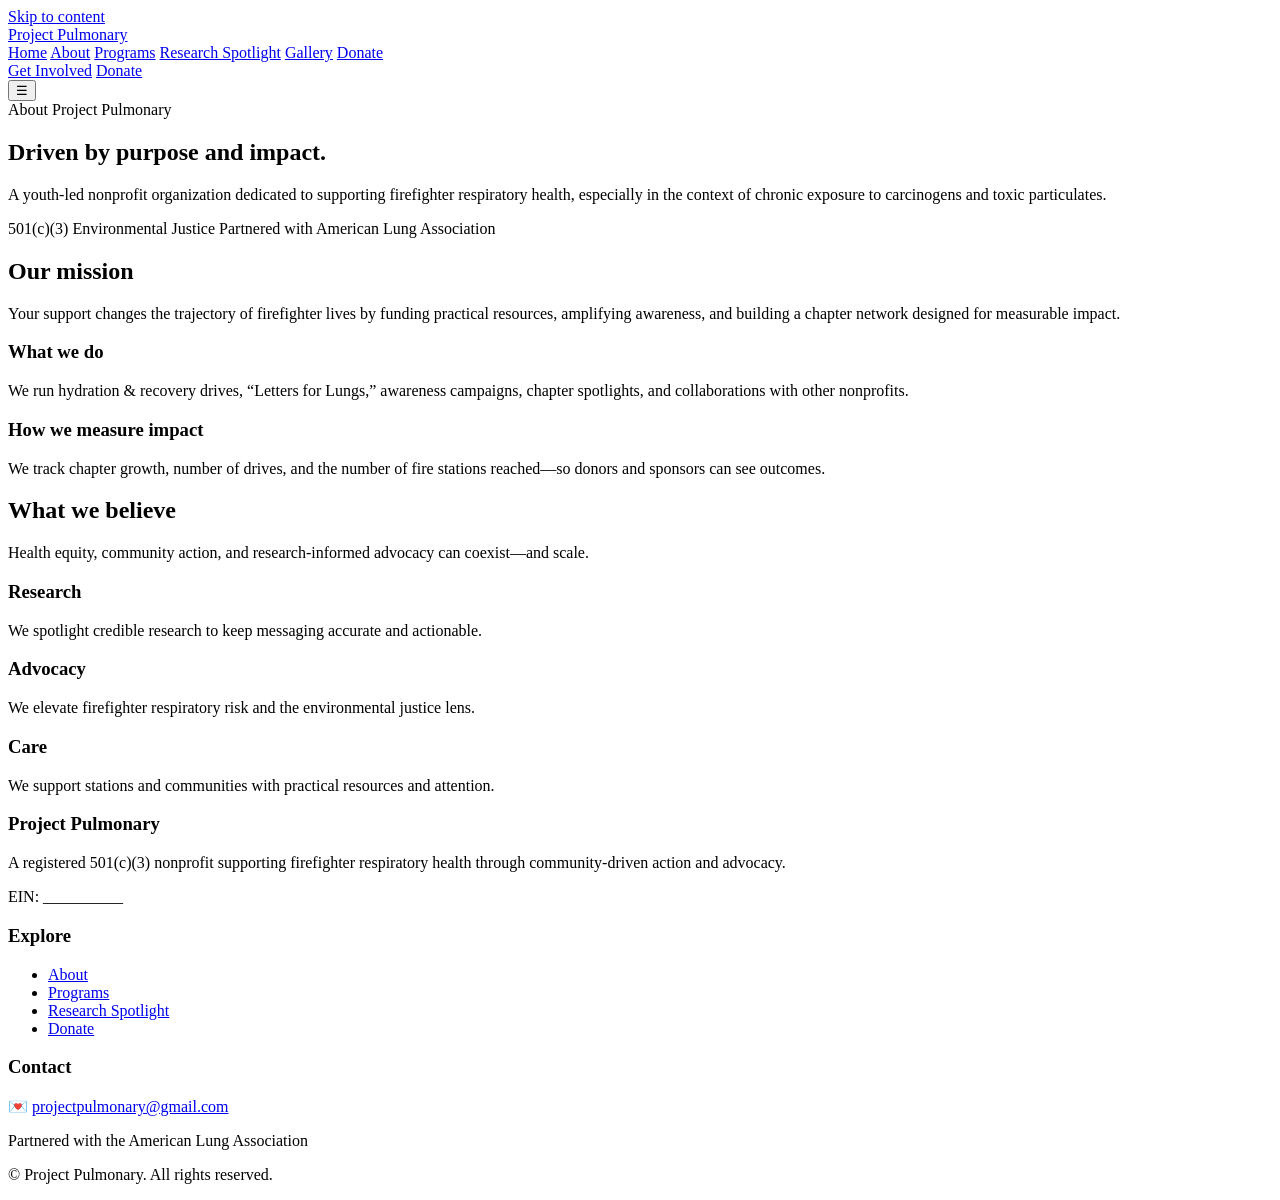
==== about.html @ d79fcd3c "Add files via upload" ====
<!doctype html>
<html lang="en">

<head>
  <meta charset="utf-8" />
  <meta name="viewport" content="width=device-width, initial-scale=1" />
  <meta name="robots" content="index,follow" />
  <meta name="theme-color" content="#3C2F7F" />
  <title>About | Project Pulmonary</title>
  <meta name="description" content="Learn about Project Pulmonary, a youth-led 501(c)(3) partnered with the American Lung Association to support firefighter lung health." />
  <link rel="canonical" href="YOUR_SITE_URL/about.html" />

  <meta property="og:title" content="About | Project Pulmonary" />
  <meta property="og:description" content="Learn about Project Pulmonary, a youth-led 501(c)(3) partnered with the American Lung Association to support firefighter lung health." />
  <meta property="og:type" content="website" />
  <meta property="og:url" content="YOUR_SITE_URL/about.html" />
  <meta property="og:image" content="YOUR_SITE_URL/assets/img/og-image.jpg" />
  <meta name="twitter:card" content="summary_large_image" />

  <link rel="stylesheet" href="assets/css/styles.css" />

  <script type="application/ld+json">{"@context": "https://schema.org", "@type": "NonprofitOrganization", "name": "Project Pulmonary", "url": "YOUR_SITE_URL/", "description": "A 501(c)(3) nonprofit supporting firefighter respiratory health through community-driven action and advocacy.", "areaServed": "US", "nonprofitStatus": "https://schema.org/Nonprofit501c3", "email": "projectpulmonary@gmail.com", "memberOf": {"@type": "Organization", "name": "American Lung Association"}}</script>
  <script type="application/ld+json">{"@context": "https://schema.org", "@type": "WebSite", "name": "Project Pulmonary", "url": "YOUR_SITE_URL/", "inLanguage": "en-US"}</script>
</head>

<body>
<a class="skip" href="#main">Skip to content</a>

<header>
  <div class="container">
    <nav class="nav" aria-label="Primary">
      <a class="brand" href="index.html">
        <span class="logo" aria-hidden="true"></span>
        <span>Project Pulmonary</span>
      </a>

      <div class="navlinks" aria-label="Primary links">
        <a href="index.html">Home</a>
        <a href="about.html" aria-current="page">About</a>
        <a href="programs.html">Programs</a>
        <a href="research.html">Research Spotlight</a>
        <a href="gallery.html">Gallery</a>
        <a href="donate.html">Donate</a>
      </div>

      <div class="ctas" aria-label="Calls to action">
        <a class="btn ghost" href="programs.html#start">Get Involved</a>
        <a class="btn primary" href="donate.html">Donate</a>
      </div>

      <button class="menu-btn" type="button" data-menu-btn aria-label="Open menu" aria-expanded="false">☰</button>
    </nav>

    <div class="mobile-panel" data-mobile-panel hidden>
      <div class="navlinks">
        <a href="index.html">Home</a>
        <a href="about.html" aria-current="page">About</a>
        <a href="programs.html">Programs</a>
        <a href="research.html">Research Spotlight</a>
        <a href="gallery.html">Gallery</a>
        <a href="donate.html">Donate</a>
      </div>
      <div class="ctas">
        <a class="btn ghost" href="programs.html#start">Get Involved</a>
        <a class="btn primary" href="donate.html">Donate</a>
      </div>
    </div>
  </div>
</header>

<main id="main">

<section class="hero">
  <div class="container">
    <div class="panel">
      <span class="kicker"><span class="dot" aria-hidden="true"></span> About Project Pulmonary</span>
      <h1>Driven by purpose and impact.</h1>
      <p class="lede">
        A youth-led nonprofit organization dedicated to supporting firefighter respiratory health,
        especially in the context of chronic exposure to carcinogens and toxic particulates.
      </p>
      <div class="badges">
        <span class="badge">501(c)(3)</span>
        <span class="badge">Environmental Justice</span>
        <span class="badge">Partnered with American Lung Association</span>
      </div>
    </div>
  </div>
</section>

<section aria-label="Mission and model">
  <div class="container">
    <div class="section-title">
      <h2>Our mission</h2>
      <p>
        Your support changes the trajectory of firefighter lives by funding practical resources, amplifying awareness,
        and building a chapter network designed for measurable impact.
      </p>
    </div>

    <div class="grid-2">
      <div class="card">
        <h3>What we do</h3>
        <p>
          We run hydration & recovery drives, “Letters for Lungs,” awareness campaigns, chapter spotlights,
          and collaborations with other nonprofits.
        </p>
      </div>
      <div class="card">
        <h3>How we measure impact</h3>
        <p>
          We track chapter growth, number of drives, and the number of fire stations reached—so donors and sponsors can see outcomes.
        </p>
      </div>
    </div>
  </div>
</section>

<section aria-label="Values">
  <div class="container">
    <div class="section-title">
      <h2>What we believe</h2>
      <p>Health equity, community action, and research-informed advocacy can coexist—and scale.</p>
    </div>

    <div class="pillars">
      <div class="pillar"><h3>Research</h3><p>We spotlight credible research to keep messaging accurate and actionable.</p></div>
      <div class="pillar"><h3>Advocacy</h3><p>We elevate firefighter respiratory risk and the environmental justice lens.</p></div>
      <div class="pillar"><h3>Care</h3><p>We support stations and communities with practical resources and attention.</p></div>
    </div>
  </div>
</section>

</main>

<footer>
  <div class="container">
    <div class="footer-grid">
      <div>
        <h3>Project Pulmonary</h3>
        <p>
          A registered 501(c)(3) nonprofit supporting firefighter respiratory health through community-driven action and advocacy.
        </p>
        <p class="note">EIN: __________</p>
      </div>
      <div>
        <h3>Explore</h3>
        <ul>
          <li><a href="about.html">About</a></li>
          <li><a href="programs.html">Programs</a></li>
          <li><a href="research.html">Research Spotlight</a></li>
          <li><a href="donate.html">Donate</a></li>
        </ul>
      </div>
      <div>
        <h3>Contact</h3>
        <p>💌 <a href="mailto:projectpulmonary@gmail.com">projectpulmonary@gmail.com</a></p>
        <p class="note">Partnered with the American Lung Association</p>
      </div>
    </div>
    <p class="note">© <span id="y"></span> Project Pulmonary. All rights reserved.</p>
  </div>
</footer>
<script src="assets/js/app.js" defer></script>

</body>
</html>
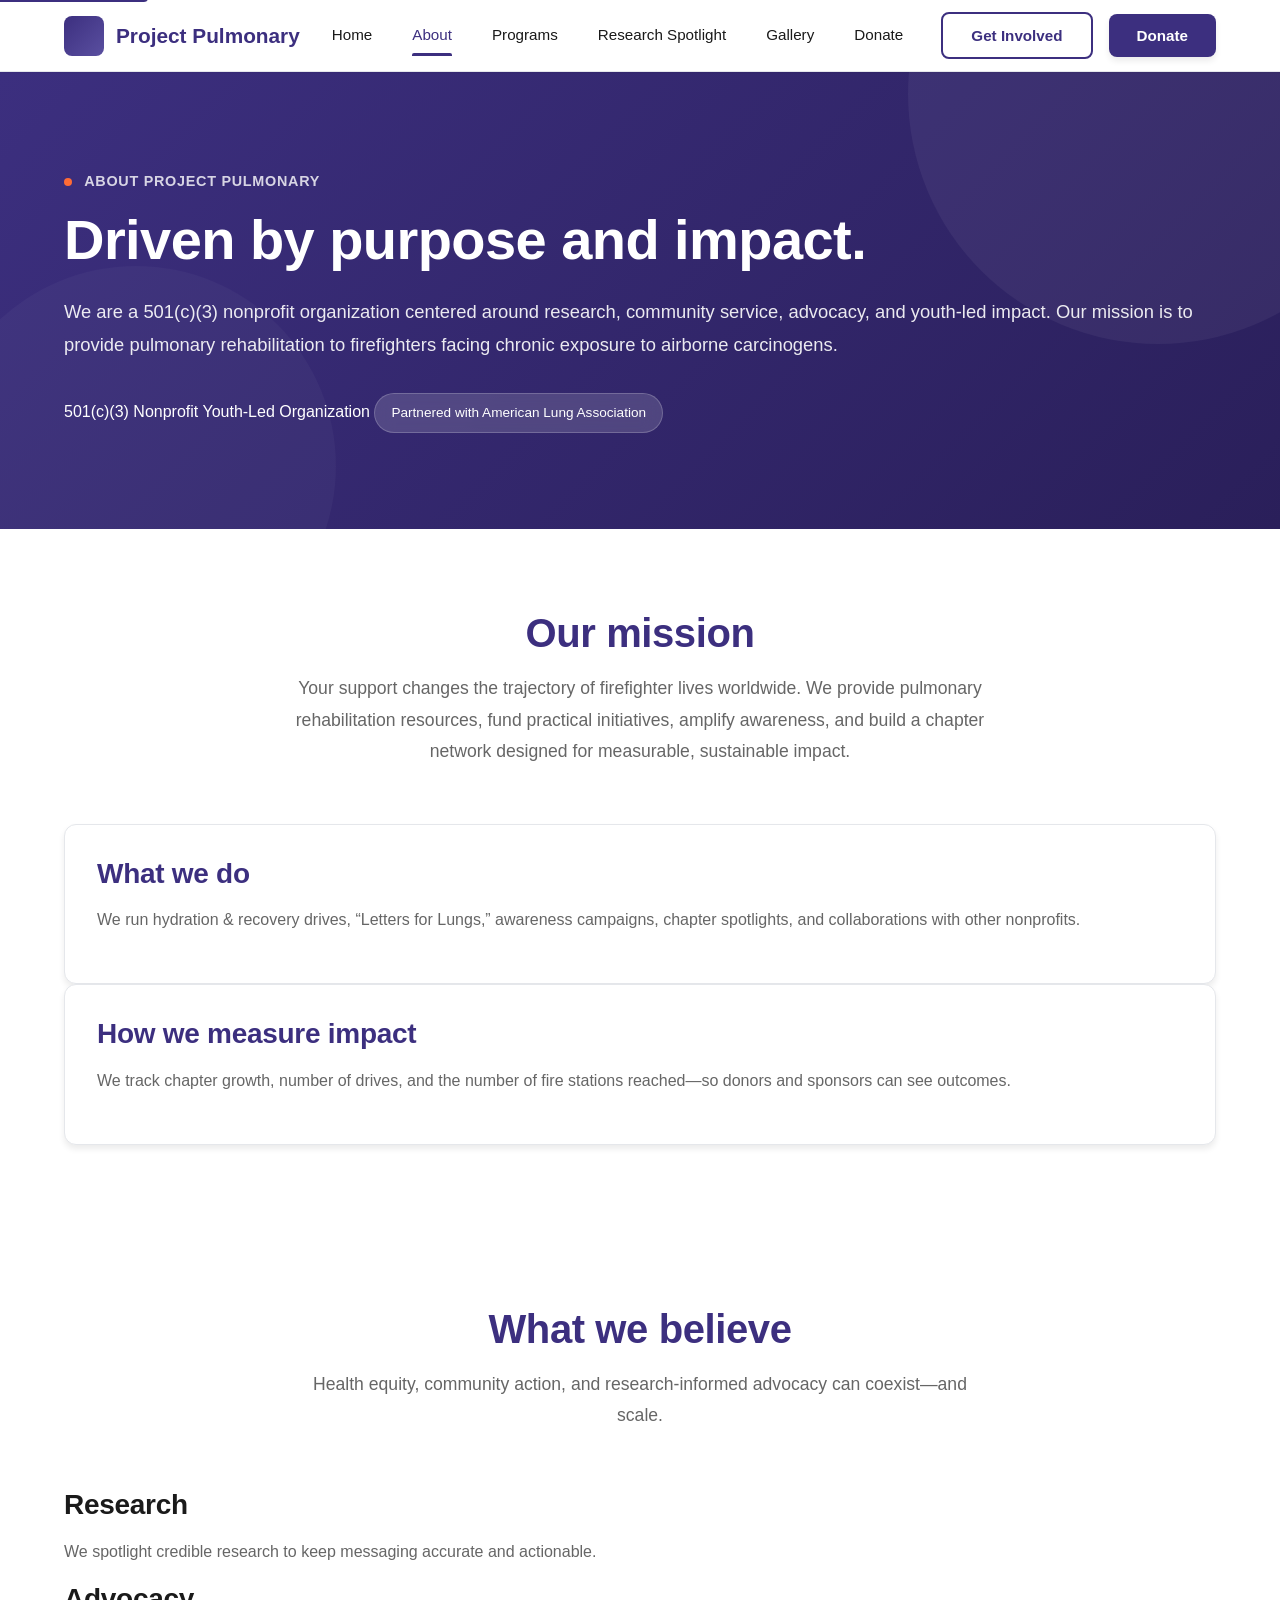
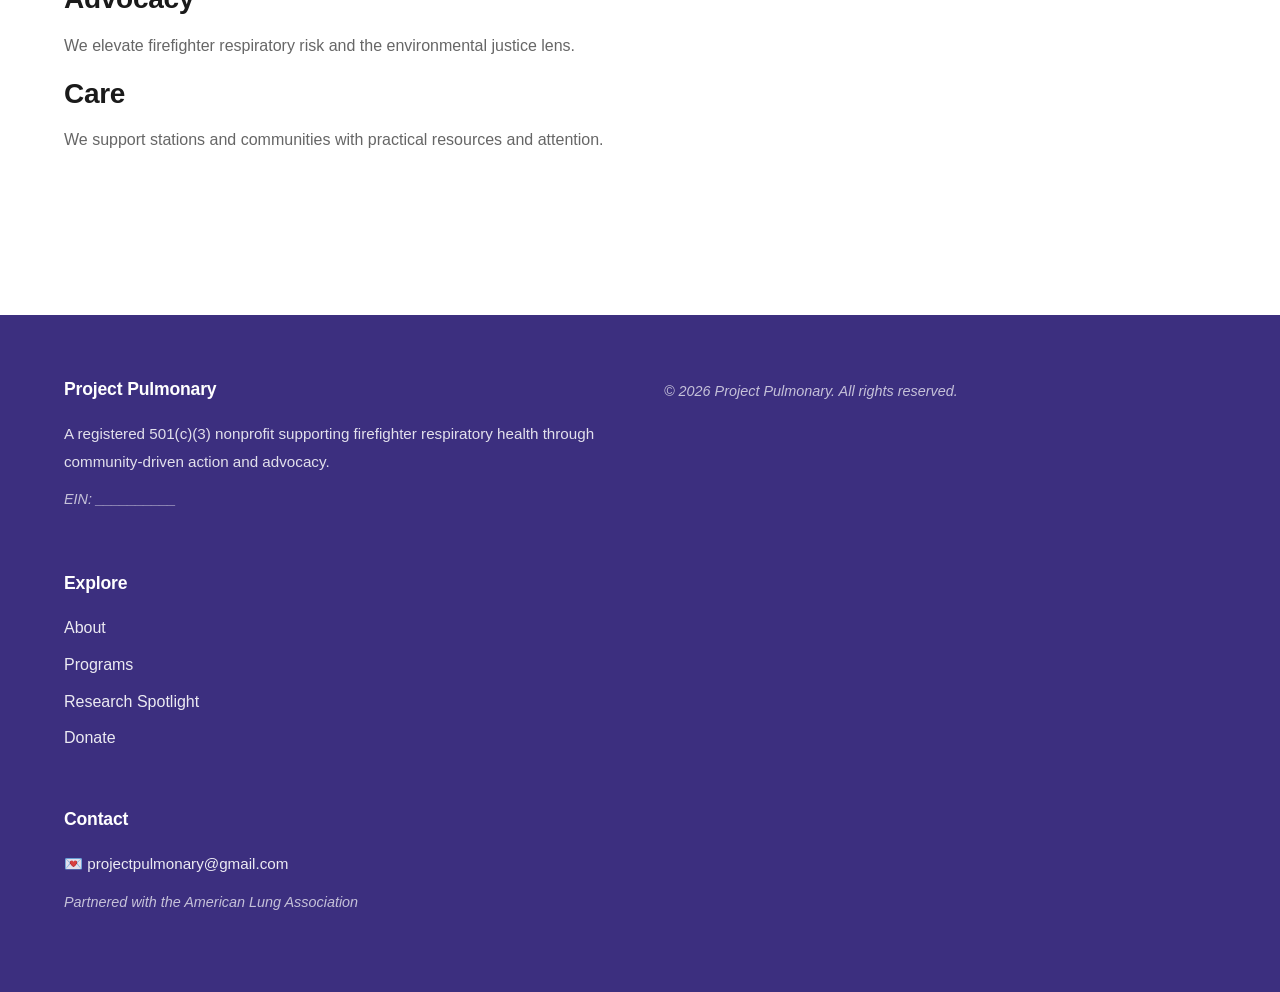
==== commit b2cc2dda: "Update content from Project Pulmonary Framer website - enhanced messaging and impact metrics" ====
--- a/about.html
+++ b/about.html
@@ -8,19 +8,19 @@
   <meta name="theme-color" content="#3C2F7F" />
   <title>About | Project Pulmonary</title>
   <meta name="description" content="Learn about Project Pulmonary, a youth-led 501(c)(3) partnered with the American Lung Association to support firefighter lung health." />
-  <link rel="canonical" href="YOUR_SITE_URL/about.html" />
+  <link rel="canonical" href="https://noranaveen.github.io/projectpdev2/about.html" />
 
   <meta property="og:title" content="About | Project Pulmonary" />
   <meta property="og:description" content="Learn about Project Pulmonary, a youth-led 501(c)(3) partnered with the American Lung Association to support firefighter lung health." />
   <meta property="og:type" content="website" />
-  <meta property="og:url" content="YOUR_SITE_URL/about.html" />
-  <meta property="og:image" content="YOUR_SITE_URL/assets/img/og-image.jpg" />
+  <meta property="og:url" content="https://noranaveen.github.io/projectpdev2/about.html" />
+  <meta property="og:image" content="https://noranaveen.github.io/projectpdev2/assets/img/og-image.jpg" />
   <meta name="twitter:card" content="summary_large_image" />
 
   <link rel="stylesheet" href="assets/css/styles.css" />
 
-  <script type="application/ld+json">{"@context": "https://schema.org", "@type": "NonprofitOrganization", "name": "Project Pulmonary", "url": "YOUR_SITE_URL/", "description": "A 501(c)(3) nonprofit supporting firefighter respiratory health through community-driven action and advocacy.", "areaServed": "US", "nonprofitStatus": "https://schema.org/Nonprofit501c3", "email": "projectpulmonary@gmail.com", "memberOf": {"@type": "Organization", "name": "American Lung Association"}}</script>
-  <script type="application/ld+json">{"@context": "https://schema.org", "@type": "WebSite", "name": "Project Pulmonary", "url": "YOUR_SITE_URL/", "inLanguage": "en-US"}</script>
+  <script type="application/ld+json">{"@context": "https://schema.org", "@type": "NonprofitOrganization", "name": "Project Pulmonary", "url": "https://noranaveen.github.io/projectpdev2/", "description": "A 501(c)(3) nonprofit supporting firefighter respiratory health through community-driven action and advocacy.", "areaServed": "US", "nonprofitStatus": "https://schema.org/Nonprofit501c3", "email": "projectpulmonary@gmail.com", "memberOf": {"@type": "Organization", "name": "American Lung Association"}}</script>
+  <script type="application/ld+json">{"@context": "https://schema.org", "@type": "WebSite", "name": "Project Pulmonary", "url": "https://noranaveen.github.io/projectpdev2/", "inLanguage": "en-US"}</script>
 </head>
 
 <body>
@@ -76,12 +76,11 @@
       <span class="kicker"><span class="dot" aria-hidden="true"></span> About Project Pulmonary</span>
       <h1>Driven by purpose and impact.</h1>
       <p class="lede">
-        A youth-led nonprofit organization dedicated to supporting firefighter respiratory health,
-        especially in the context of chronic exposure to carcinogens and toxic particulates.
+        We are a 501(c)(3) nonprofit organization centered around research, community service, advocacy, and youth-led impact. Our mission is to provide pulmonary rehabilitation to firefighters facing chronic exposure to airborne carcinogens.
       </p>
-      <div class="badges">
-        <span class="badge">501(c)(3)</span>
-        <span class="badge">Environmental Justice</span>
+      <div class=\"badges\">
+        <span class=\"badge\">501(c)(3) Nonprofit</span>
+        <span class=\"badge\">Youth-Led Organization</span>
         <span class="badge">Partnered with American Lung Association</span>
       </div>
     </div>
@@ -93,8 +92,7 @@
     <div class="section-title">
       <h2>Our mission</h2>
       <p>
-        Your support changes the trajectory of firefighter lives by funding practical resources, amplifying awareness,
-        and building a chapter network designed for measurable impact.
+        Your support changes the trajectory of firefighter lives worldwide. We provide pulmonary rehabilitation resources, fund practical initiatives, amplify awareness, and build a chapter network designed for measurable, sustainable impact.
       </p>
     </div>
 
--- a/assets/css/styles.css
+++ b/assets/css/styles.css
@@ -0,0 +1,932 @@
+/* Root Variables */
+:root {
+  --primary: #3C2F7F;
+  --primary-dark: #2a1f5a;
+  --primary-light: #5a4fa0;
+  --secondary: #FF6B35;
+  --secondary-light: #FFB703;
+  --accent: #10b981;
+  --text-dark: #1a1a1a;
+  --text-light: #666666;
+  --text-lighter: #999999;
+  --border-light: #e5e7eb;
+  --bg-light: #f9fafb;
+  --bg-lighter: #f3f4f6;
+  --white: #ffffff;
+  --shadow-sm: 0 1px 2px rgba(0, 0, 0, 0.05);
+  --shadow-md: 0 4px 6px rgba(0, 0, 0, 0.08);
+  --shadow-lg: 0 10px 15px rgba(0, 0, 0, 0.1);
+  --shadow-xl: 0 20px 25px rgba(0, 0, 0, 0.12);
+}
+
+/* Global Styles */
+* {
+  margin: 0;
+  padding: 0;
+  box-sizing: border-box;
+}
+
+html {
+  scroll-behavior: smooth;
+}
+
+body {
+  font-family: -apple-system, BlinkMacSystemFont, 'Segoe UI', Roboto, 'Helvetica Neue', Arial, sans-serif;
+  color: var(--text-dark);
+  background: var(--white);
+  line-height: 1.6;
+  -webkit-font-smoothing: antialiased;
+}
+
+/* Typography */
+h1, h2, h3, h4, h5, h6 {
+  font-weight: 700;
+  line-height: 1.2;
+  margin-bottom: 1rem;
+  color: var(--text-dark);
+  letter-spacing: -0.01em;
+}
+
+h1 {
+  font-size: 3.5rem;
+  margin-bottom: 1.5rem;
+}
+
+h2 {
+  font-size: 2.5rem;
+  margin-bottom: 1.5rem;
+}
+
+h3 {
+  font-size: 1.75rem;
+  margin-bottom: 1rem;
+}
+
+h4 {
+  font-size: 1.5rem;
+  margin-bottom: 0.75rem;
+}
+
+p {
+  margin-bottom: 1rem;
+  color: var(--text-light);
+  line-height: 1.8;
+}
+
+a {
+  color: var(--primary);
+  text-decoration: none;
+  transition: color 0.2s ease;
+}
+
+a:hover {
+  color: var(--primary-dark);
+}
+
+/* Container */
+.container {
+  max-width: 1200px;
+  margin: 0 auto;
+  padding: 0 1.5rem;
+}
+
+@media (max-width: 768px) {
+  .container {
+    padding: 0 1rem;
+  }
+}
+
+/* Skip Link */
+.skip {
+  position: absolute;
+  top: -40px;
+  left: 0;
+  background: var(--primary);
+  color: var(--white);
+  padding: 8px 16px;
+  z-index: 100;
+  border-radius: 0 0 4px 0;
+  font-weight: 600;
+}
+
+.skip:focus {
+  top: 0;
+}
+
+/* Header & Navigation */
+header {
+  background: var(--white);
+  border-bottom: 1px solid var(--border-light);
+  position: sticky;
+  top: 0;
+  z-index: 50;
+  box-shadow: var(--shadow-sm);
+}
+
+header .container {
+  display: flex;
+  align-items: center;
+  justify-content: space-between;
+  padding: 0.75rem 1.5rem;
+}
+
+.nav {
+  display: flex;
+  align-items: center;
+  gap: 2rem;
+  flex: 1;
+  width: 100%;
+}
+
+.brand {
+  display: flex;
+  align-items: center;
+  gap: 0.75rem;
+  font-size: 1.3rem;
+  font-weight: 700;
+  color: var(--primary);
+  white-space: nowrap;
+  flex-shrink: 0;
+  transition: opacity 0.2s ease;
+}
+
+.brand:hover {
+  opacity: 0.8;
+}
+
+.logo {
+  width: 40px;
+  height: 40px;
+  background: linear-gradient(135deg, var(--primary), var(--primary-light));
+  border-radius: 8px;
+  display: flex;
+  align-items: center;
+  justify-content: center;
+  color: var(--white);
+  font-weight: 800;
+  font-size: 1.2rem;
+  flex-shrink: 0;
+}
+
+.navlinks {
+  display: flex;
+  gap: 2.5rem;
+  align-items: center;
+  flex: 1;
+}
+
+.navlinks a {
+  color: var(--text-dark);
+  font-weight: 500;
+  position: relative;
+  transition: color 0.2s ease;
+  font-size: 0.95rem;
+}
+
+.navlinks a:hover,
+.navlinks a[aria-current="page"] {
+  color: var(--primary);
+}
+
+.navlinks a[aria-current="page"]::after {
+  content: '';
+  position: absolute;
+  bottom: -8px;
+  left: 0;
+  right: 0;
+  height: 3px;
+  background: var(--primary);
+  border-radius: 2px 2px 0 0;
+}
+
+.ctas {
+  display: flex;
+  gap: 1rem;
+  align-items: center;
+}
+
+.menu-btn {
+  display: none;
+  background: none;
+  border: none;
+  font-size: 1.5rem;
+  cursor: pointer;
+  color: var(--text-dark);
+  padding: 0.5rem;
+  line-height: 1;
+}
+
+.mobile-panel {
+  display: none;
+  position: absolute;
+  top: 100%;
+  left: 0;
+  right: 0;
+  background: var(--white);
+  border-bottom: 1px solid var(--border-light);
+  padding: 1rem;
+  flex-direction: column;
+  gap: 1rem;
+}
+
+/* Buttons */
+.btn {
+  display: inline-block;
+  padding: 0.875rem 1.75rem;
+  border-radius: 0.5rem;
+  font-weight: 600;
+  text-decoration: none;
+  transition: all 0.3s ease;
+  cursor: pointer;
+  border: none;
+  text-align: center;
+  font-size: 0.95rem;
+  line-height: 1;
+  white-space: nowrap;
+}
+
+.btn.primary {
+  background: var(--primary);
+  color: var(--white);
+  box-shadow: var(--shadow-md);
+}
+
+.btn.primary:hover {
+  background: var(--primary-dark);
+  box-shadow: var(--shadow-lg);
+  transform: translateY(-2px);
+}
+
+.btn.ghost {
+  background: transparent;
+  color: var(--primary);
+  border: 2px solid var(--primary);
+}
+
+.btn.ghost:hover {
+  background: var(--primary);
+  color: var(--white);
+}
+
+.btn:not(.btn.primary):not(.btn.ghost) {
+  background: transparent;
+  color: var(--primary);
+  border: none;
+  box-shadow: none;
+}
+
+.btn:not(.btn.primary):not(.btn.ghost):hover {
+  color: var(--primary-dark);
+  text-decoration: underline;
+}
+
+.btn-small {
+  padding: 0.5rem 1rem;
+  font-size: 0.85rem;
+}
+
+.btn-secondary {
+  background: var(--secondary);
+  color: var(--white);
+}
+
+.btn-secondary:hover {
+  background: #e55a2b;
+  box-shadow: var(--shadow-lg);
+}
+
+/* Main Content */
+main {
+  min-height: calc(100vh - 200px);
+}
+
+/* Section Styles */
+section {
+  padding: 5rem 1.5rem;
+}
+
+section.light {
+  background: var(--bg-light);
+}
+
+section.darker {
+  background: var(--bg-lighter);
+}
+
+section h2 {
+  margin-bottom: 0.75rem;
+}
+
+.section-title {
+  text-align: center;
+  margin-bottom: 3.5rem;
+  max-width: 700px;
+  margin-left: auto;
+  margin-right: auto;
+}
+
+.section-title h2 {
+  color: var(--primary);
+  margin-bottom: 1rem;
+}
+
+.section-title p {
+  font-size: 1.1rem;
+  color: var(--text-light);
+}
+
+/* Hero Section */
+.hero {
+  background: linear-gradient(135deg, var(--primary) 0%, var(--primary-dark) 100%);
+  color: var(--white);
+  padding: 6rem 1.5rem;
+  position: relative;
+  overflow: hidden;
+}
+
+.hero::before {
+  content: '';
+  position: absolute;
+  top: -50%;
+  right: -10%;
+  width: 500px;
+  height: 500px;
+  background: rgba(255, 255, 255, 0.05);
+  border-radius: 50%;
+  pointer-events: none;
+}
+
+.hero::after {
+  content: '';
+  position: absolute;
+  bottom: -30%;
+  left: -5%;
+  width: 400px;
+  height: 400px;
+  background: rgba(255, 255, 255, 0.03);
+  border-radius: 50%;
+  pointer-events: none;
+}
+
+.hero .container {
+  position: relative;
+  z-index: 2;
+}
+
+.hero-grid {
+  display: grid;
+  grid-template-columns: 1.2fr 1fr;
+  gap: 4rem;
+  align-items: center;
+}
+
+.hero .panel h1 {
+  color: var(--white);
+  font-size: 3.5rem;
+  margin-bottom: 1.5rem;
+  line-height: 1.1;
+}
+
+.hero .panel p {
+  color: rgba(255, 255, 255, 0.95);
+  font-size: 1.1rem;
+  margin-bottom: 2rem;
+}
+
+.lede {
+  font-size: 1.15rem !important;
+  line-height: 1.8 !important;
+  color: rgba(255, 255, 255, 0.9) !important;
+}
+
+.kicker {
+  display: inline-block;
+  font-size: 0.9rem;
+  text-transform: uppercase;
+  letter-spacing: 0.05em;
+  color: rgba(255, 255, 255, 0.8);
+  margin-bottom: 1rem;
+  font-weight: 600;
+}
+
+.dot {
+  display: inline-block;
+  width: 8px;
+  height: 8px;
+  background: var(--secondary);
+  border-radius: 50%;
+  margin-right: 0.5rem;
+  vertical-align: middle;
+}
+
+.badges {
+  display: flex;
+  flex-wrap: wrap;
+  gap: 0.75rem;
+  margin: 2rem 0;
+}
+
+.badge {
+  display: inline-block;
+  background: rgba(255, 255, 255, 0.15);
+  color: var(--white);
+  padding: 0.5rem 1rem;
+  border-radius: 2rem;
+  font-size: 0.85rem;
+  font-weight: 500;
+  backdrop-filter: blur(10px);
+  border: 1px solid rgba(255, 255, 255, 0.2);
+}
+
+.hero-actions {
+  display: flex;
+  gap: 1rem;
+  flex-wrap: wrap;
+  margin-top: 2.5rem;
+}
+
+.soft {
+  background: rgba(255, 255, 255, 0.1);
+  padding: 2rem;
+  border-radius: 0.75rem;
+  border: 1px solid rgba(255, 255, 255, 0.15);
+  backdrop-filter: blur(10px);
+}
+
+.soft h2 {
+  color: var(--white);
+}
+
+.soft p {
+  color: rgba(255, 255, 255, 0.9);
+}
+
+.list {
+  list-style: none;
+  margin: 0;
+  padding: 0;
+}
+
+.list li {
+  color: rgba(255, 255, 255, 0.9);
+  margin-bottom: 0.75rem;
+  padding-left: 1.75rem;
+  position: relative;
+  font-size: 0.95rem;
+}
+
+.list li::before {
+  content: '✓';
+  position: absolute;
+  left: 0;
+  color: var(--secondary-light);
+  font-weight: bold;
+}
+
+/* Grid */
+.grid {
+  display: grid;
+  gap: 2rem;
+  margin-top: 2rem;
+}
+
+.grid-2 {
+  grid-template-columns: repeat(auto-fit, minmax(320px, 1fr));
+}
+
+.grid-3 {
+  grid-template-columns: repeat(auto-fit, minmax(300px, 1fr));
+}
+
+.grid-4 {
+  grid-template-columns: repeat(auto-fit, minmax(260px, 1fr));
+}
+
+/* Cards */
+.card {
+  background: var(--white);
+  border-radius: 0.75rem;
+  padding: 2rem;
+  box-shadow: var(--shadow-md);
+  transition: all 0.3s ease;
+  border: 1px solid var(--border-light);
+  height: 100%;
+  display: flex;
+  flex-direction: column;
+}
+
+.card:hover {
+  box-shadow: var(--shadow-lg);
+  transform: translateY(-4px);
+  border-color: var(--primary);
+}
+
+.card h3 {
+  color: var(--primary);
+  margin-top: 0;
+}
+
+.card p {
+  flex: 1;
+}
+
+.card-icon {
+  font-size: 2.5rem;
+  width: 60px;
+  height: 60px;
+  background: linear-gradient(135deg, var(--primary), var(--primary-light));
+  border-radius: 0.75rem;
+  display: flex;
+  align-items: center;
+  justify-content: center;
+  color: var(--white);
+  margin-bottom: 1rem;
+}
+
+/* Callout */
+.callout {
+  background: linear-gradient(135deg, var(--bg-light) 0%, var(--bg-lighter) 100%);
+  padding: 3rem;
+  border-radius: 1rem;
+  border: 2px solid var(--border-light);
+  margin: 2rem 0;
+}
+
+/* Stats */
+.stat-grid {
+  display: grid;
+  grid-template-columns: repeat(auto-fit, minmax(150px, 1fr));
+  gap: 2rem;
+  margin: 2rem 0;
+  list-style: none;
+}
+
+.stat {
+  text-align: center;
+}
+
+.stat .num {
+  display: block;
+  font-size: 3rem;
+  font-weight: 800;
+  color: var(--primary);
+  margin-bottom: 0.5rem;
+}
+
+.stat .label {
+  display: block;
+  font-size: 0.95rem;
+  color: var(--text-light);
+  font-weight: 500;
+}
+
+/* Note text */
+.note {
+  color: var(--text-lighter);
+  font-size: 0.9rem;
+  font-style: italic;
+}
+
+/* Form Styles */
+.form-group {
+  margin-bottom: 1.5rem;
+}
+
+label {
+  display: block;
+  margin-bottom: 0.5rem;
+  font-weight: 600;
+  color: var(--text-dark);
+}
+
+input[type="text"],
+input[type="email"],
+input[type="tel"],
+textarea,
+select {
+  width: 100%;
+  padding: 0.875rem;
+  border: 1px solid var(--border-light);
+  border-radius: 0.5rem;
+  font-size: 1rem;
+  font-family: inherit;
+  transition: all 0.2s ease;
+  background: var(--white);
+}
+
+input[type="text"]:focus,
+input[type="email"]:focus,
+input[type="tel"]:focus,
+textarea:focus,
+select:focus {
+  outline: none;
+  border-color: var(--primary);
+  box-shadow: 0 0 0 3px rgba(60, 47, 127, 0.1);
+}
+
+textarea {
+  resize: vertical;
+  min-height: 120px;
+}
+
+/* List Styles */
+ul, ol {
+  margin-left: 2rem;
+  margin-bottom: 1rem;
+}
+
+li {
+  margin-bottom: 0.75rem;
+  color: var(--text-light);
+  line-height: 1.8;
+}
+
+/* Table */
+table {
+  width: 100%;
+  border-collapse: collapse;
+  margin: 1.5rem 0;
+  box-shadow: var(--shadow-sm);
+}
+
+th, td {
+  padding: 1rem;
+  text-align: left;
+  border-bottom: 1px solid var(--border-light);
+}
+
+th {
+  background: var(--primary);
+  color: var(--white);
+  font-weight: 700;
+}
+
+tbody tr:hover {
+  background: var(--bg-light);
+}
+
+/* Footer */
+footer {
+  background: var(--primary);
+  color: rgba(255, 255, 255, 0.9);
+  padding: 4rem 1.5rem 2rem;
+  margin-top: 4rem;
+}
+
+footer .container {
+  display: grid;
+  grid-template-columns: repeat(auto-fit, minmax(280px, 1fr));
+  gap: 3rem;
+  margin-bottom: 2rem;
+}
+
+footer h3 {
+  color: var(--white);
+  margin-bottom: 1.25rem;
+  font-size: 1.1rem;
+}
+
+footer p {
+  color: rgba(255, 255, 255, 0.85);
+  margin-bottom: 0.75rem;
+  font-size: 0.95rem;
+}
+
+footer a {
+  color: rgba(255, 255, 255, 0.9);
+  transition: color 0.2s ease;
+}
+
+footer a:hover {
+  color: var(--white);
+}
+
+footer ul {
+  list-style: none;
+  margin: 0;
+  padding: 0;
+}
+
+footer li {
+  margin-bottom: 0.5rem;
+  color: rgba(255, 255, 255, 0.85);
+}
+
+footer .note {
+  color: rgba(255, 255, 255, 0.7);
+}
+
+.footer-grid {
+  display: grid;
+  grid-template-columns: repeat(auto-fit, minmax(280px, 1fr));
+  gap: 3rem;
+}
+
+.footer-bottom {
+  border-top: 1px solid rgba(255, 255, 255, 0.15);
+  padding-top: 2rem;
+  text-align: center;
+  color: rgba(255, 255, 255, 0.7);
+  font-size: 0.9rem;
+}
+
+/* Utility Classes */
+.text-center {
+  text-align: center;
+}
+
+.text-right {
+  text-align: right;
+}
+
+.text-primary {
+  color: var(--primary);
+}
+
+.text-secondary {
+  color: var(--secondary);
+}
+
+.text-light {
+  color: var(--text-light);
+}
+
+.mt-1 { margin-top: 0.5rem; }
+.mt-2 { margin-top: 1rem; }
+.mt-3 { margin-top: 1.5rem; }
+.mt-4 { margin-top: 2rem; }
+.mt-5 { margin-top: 3rem; }
+
+.mb-1 { margin-bottom: 0.5rem; }
+.mb-2 { margin-bottom: 1rem; }
+.mb-3 { margin-bottom: 1.5rem; }
+.mb-4 { margin-bottom: 2rem; }
+.mb-5 { margin-bottom: 3rem; }
+
+.p-1 { padding: 0.5rem; }
+.p-2 { padding: 1rem; }
+.p-3 { padding: 1.5rem; }
+.p-4 { padding: 2rem; }
+
+.opacity-75 { opacity: 0.75; }
+.opacity-50 { opacity: 0.5; }
+
+.hidden { display: none; }
+
+.highlight {
+  background: var(--secondary-light);
+  padding: 0.25rem 0.5rem;
+  border-radius: 0.25rem;
+}
+
+/* Animation */
+@keyframes fadeIn {
+  from {
+    opacity: 0;
+    transform: translateY(10px);
+  }
+  to {
+    opacity: 1;
+    transform: translateY(0);
+  }
+}
+
+@keyframes slideIn {
+  from {
+    opacity: 0;
+    transform: translateX(-10px);
+  }
+  to {
+    opacity: 1;
+    transform: translateX(0);
+  }
+}
+
+.fade-in {
+  animation: fadeIn 0.5s ease-out;
+}
+
+.slide-in {
+  animation: slideIn 0.4s ease-out;
+}
+
+/* Responsive Design */
+@media (max-width: 1024px) {
+  h1 {
+    font-size: 2.75rem;
+  }
+
+  h2 {
+    font-size: 2rem;
+  }
+
+  .hero-grid {
+    grid-template-columns: 1fr;
+    gap: 2rem;
+  }
+
+  .hero .panel h1 {
+    font-size: 2.75rem;
+  }
+}
+
+@media (max-width: 768px) {
+  section {
+    padding: 3rem 1rem;
+  }
+
+  h1 {
+    font-size: 2rem;
+  }
+
+  h2 {
+    font-size: 1.75rem;
+  }
+
+  h3 {
+    font-size: 1.25rem;
+  }
+
+  .nav {
+    gap: 1rem;
+  }
+
+  .navlinks {
+    display: none;
+  }
+
+  .menu-btn {
+    display: block;
+  }
+
+  .mobile-panel[hidden] {
+    display: none;
+  }
+
+  .mobile-panel:not([hidden]) {
+    display: flex;
+  }
+
+  .hero {
+    padding: 3rem 1rem;
+  }
+
+  .hero-grid {
+    grid-template-columns: 1fr;
+    gap: 1.5rem;
+  }
+
+  .hero .panel h1 {
+    font-size: 1.75rem;
+  }
+
+  .hero .panel p {
+    font-size: 1rem;
+  }
+
+  .lede {
+    font-size: 1rem !important;
+  }
+
+  .hero-actions {
+    gap: 0.5rem;
+  }
+
+  .grid-2,
+  .grid-3,
+  .grid-4 {
+    grid-template-columns: 1fr;
+  }
+
+  .card {
+    padding: 1.5rem;
+  }
+
+  .badges {
+    gap: 0.5rem;
+  }
+
+  .badge {
+    font-size: 0.8rem;
+    padding: 0.4rem 0.8rem;
+  }
+
+  .stat-grid {
+    grid-template-columns: repeat(2, 1fr);
+    gap: 1rem;
+  }
+
+  .btn {
+    padding: 0.75rem 1.5rem;
+    font-size: 0.9rem;
+  }
+
+  .section-title {
+    margin-bottom: 2rem;
+  }
+
+  footer .container {
+    grid-template-columns: 1fr;
+    gap: 2rem;
+  }
+}
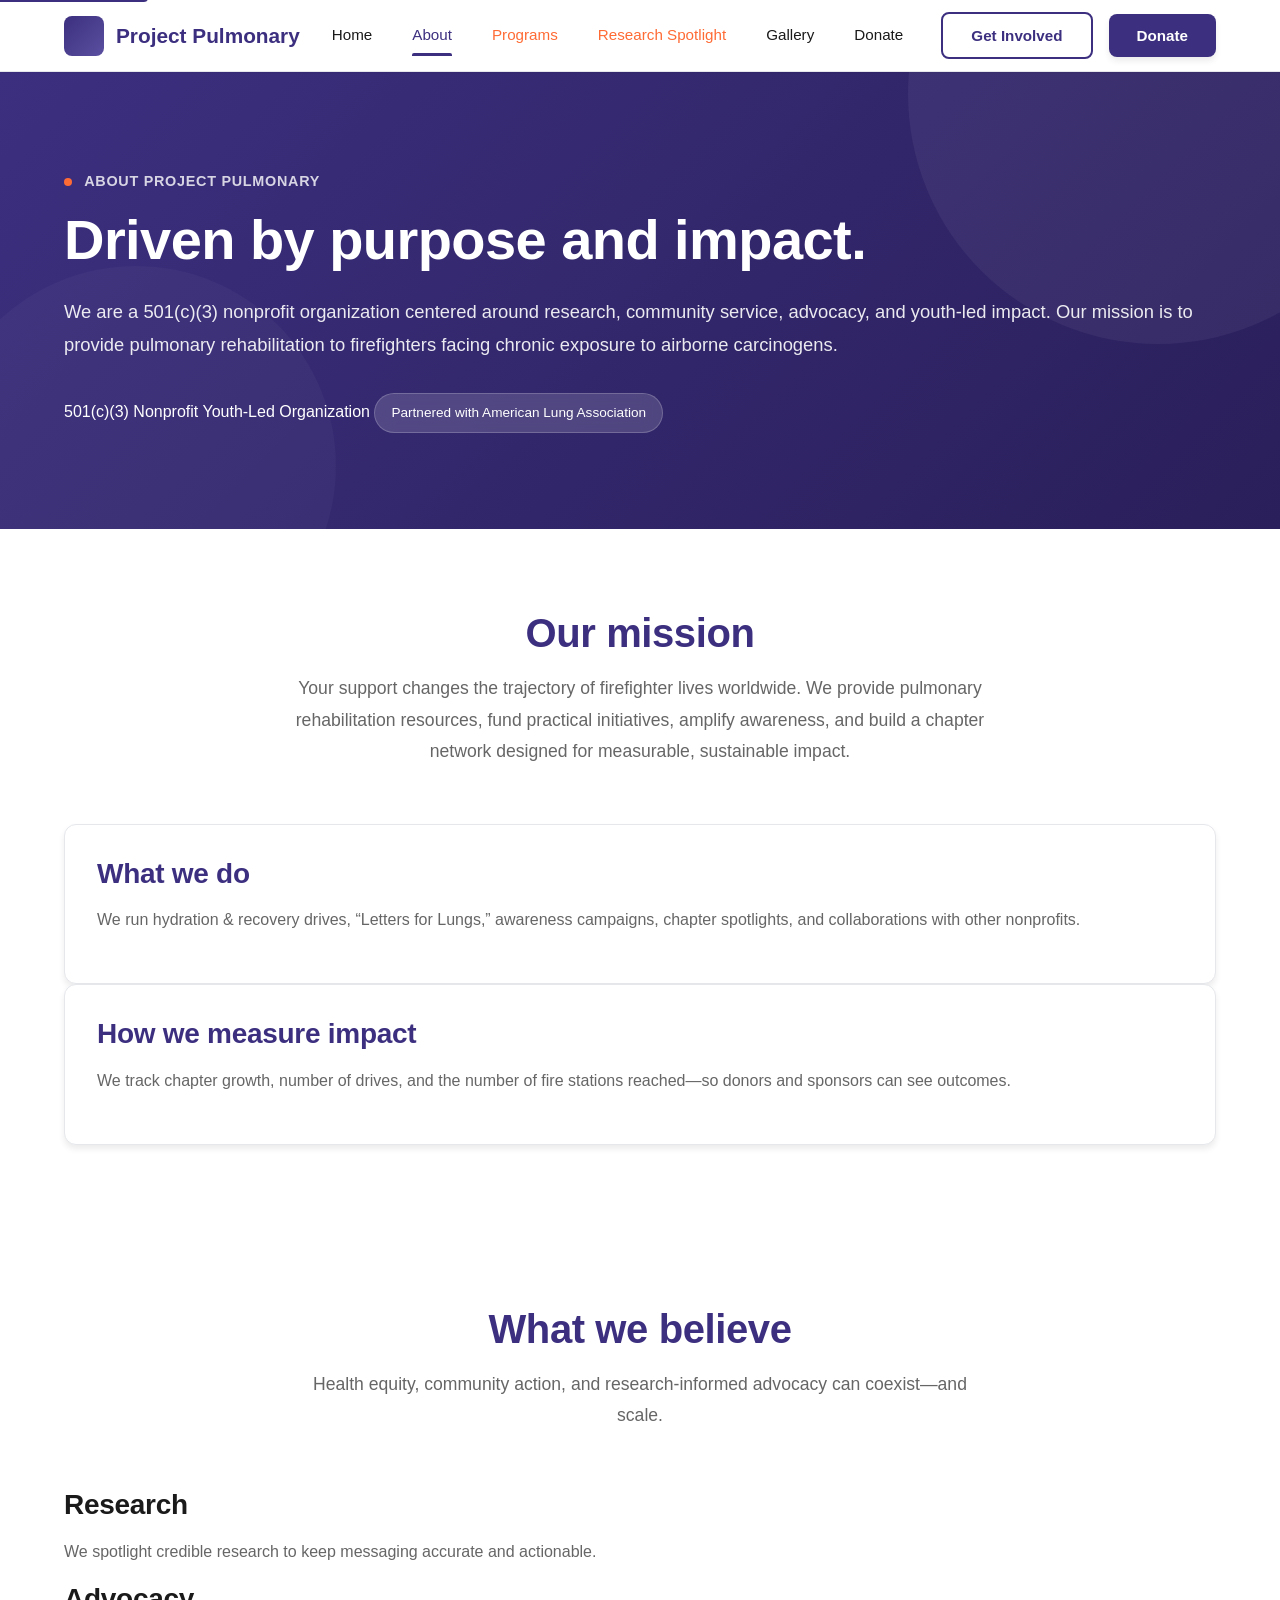
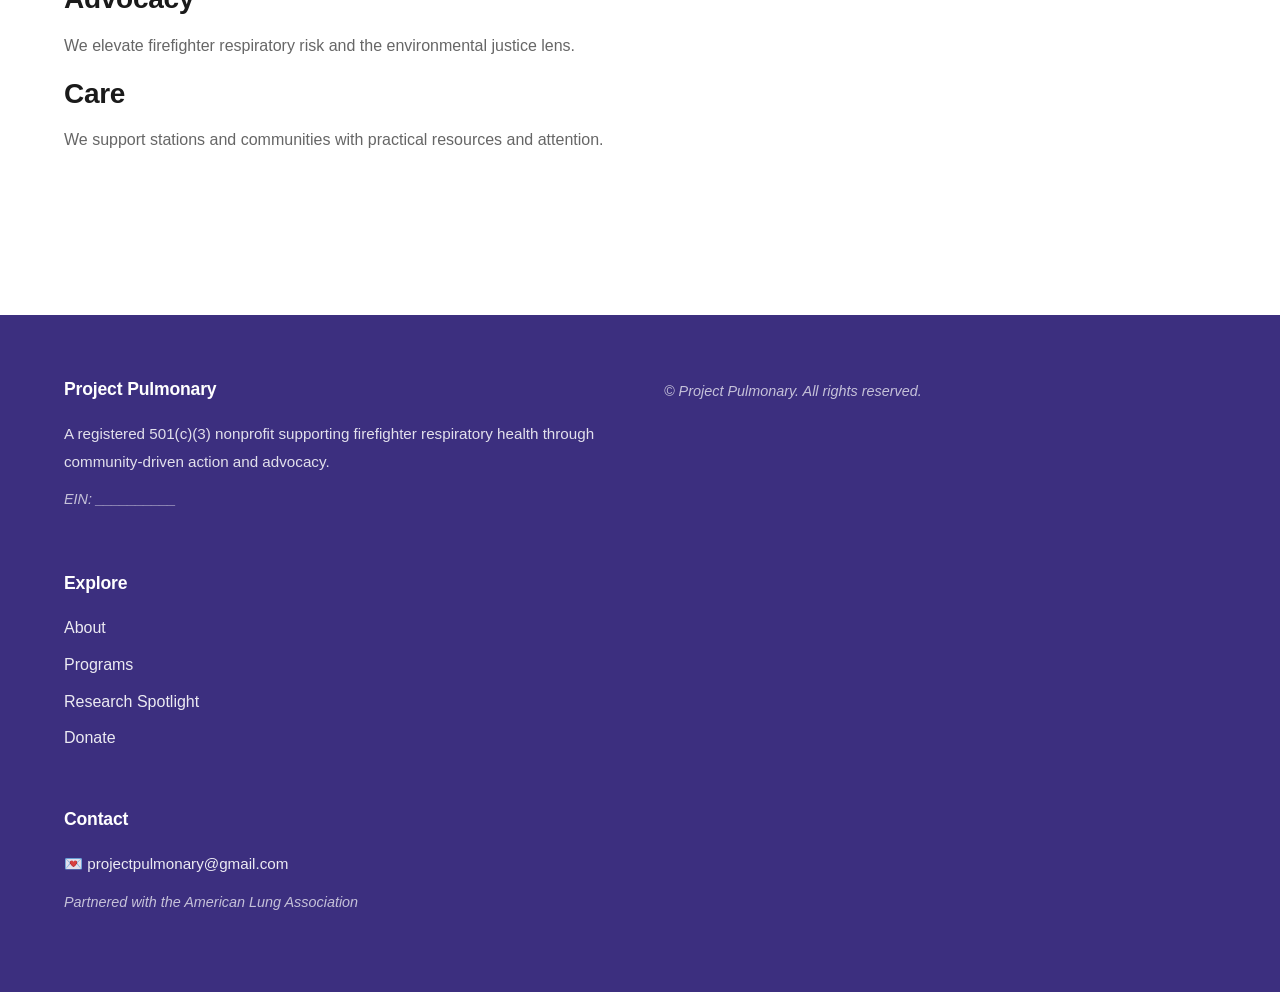
==== commit 8fe9b5d1: "Add animations, recolor key links, carousel gallery, and improve chapter form" ====
--- a/about.html
+++ b/about.html
@@ -37,8 +37,8 @@
       <div class="navlinks" aria-label="Primary links">
         <a href="index.html">Home</a>
         <a href="about.html" aria-current="page">About</a>
-        <a href="programs.html">Programs</a>
-        <a href="research.html">Research Spotlight</a>
+        <a href="programs.html" class="pulse">Programs</a>
+        <a href="research.html" class="pulse">Research Spotlight</a>
         <a href="gallery.html">Gallery</a>
         <a href="donate.html">Donate</a>
       </div>
--- a/assets/css/styles.css
+++ b/assets/css/styles.css
@@ -716,6 +716,34 @@
   color: rgba(255, 255, 255, 0.7);
 }
 
+/* buttons in footer partner link */
+footer .btn.primary {
+  padding: 0.4rem 1rem;
+  font-size: 0.85rem;
+  background: var(--secondary);
+}
+
+footer .btn.primary:hover {
+  background: var(--secondary-light);
+}
+
+/* highlight programs & research in nav */
+.navlinks a[href="programs.html"],
+.navlinks a[href="research.html"] {
+  color: var(--secondary);
+}
+
+.navlinks a[href="programs.html"]:hover,
+.navlinks a[href="research.html"]:hover {
+  color: var(--secondary-light);
+}
+
+/* optional pulse animation for attention 
+   add class="pulse" where desired */
+.navlinks a.pulse {
+  animation: pulse 3s ease-in-out infinite;
+}
+
 .footer-grid {
   display: grid;
   grid-template-columns: repeat(auto-fit, minmax(280px, 1fr));
@@ -747,6 +775,22 @@
   color: var(--secondary);
 }
 
+/* special link type used for "See Programs" and nav highlights */
+.secondary-link {
+  color: var(--secondary);
+  font-weight: 600;
+  transition: color 0.3s ease;
+}
+.secondary-link:hover,
+.secondary-link:focus {
+  color: var(--secondary-light);
+}
+
+/* pulsing effect for attention-grab elements */
+.pulse {
+  animation: pulse 3s ease-in-out infinite;
+}
+
 .text-light {
   color: var(--text-light);
 }
@@ -802,12 +846,59 @@
   }
 }
 
+@keyframes countUp {
+  from {
+    opacity: 0;
+    transform: scale(0.8);
+  }
+  to {
+    opacity: 1;
+    transform: scale(1);
+  }
+}
+
+@keyframes pulse {
+  0%, 100% {
+    opacity: 1;
+  }
+  50% {
+    opacity: 0.85;
+  }
+}
+
+@keyframes slideUp {
+  from {
+    opacity: 0;
+    transform: translateY(20px);
+  }
+  to {
+    opacity: 1;
+    transform: translateY(0);
+  }
+}
+
 .fade-in {
   animation: fadeIn 0.5s ease-out;
 }
 
 .slide-in {
   animation: slideIn 0.4s ease-out;
+}
+
+.count-up {
+  animation: countUp 0.6s ease-out;
+}
+
+.pulse-effect {
+  animation: pulse 2s ease-in-out infinite;
+}
+
+.slide-up {
+  animation: slideUp 0.6s ease-out;
+}
+
+section {
+  animation: fadeIn 0.8s ease-out;
 }
 
 /* Responsive Design */
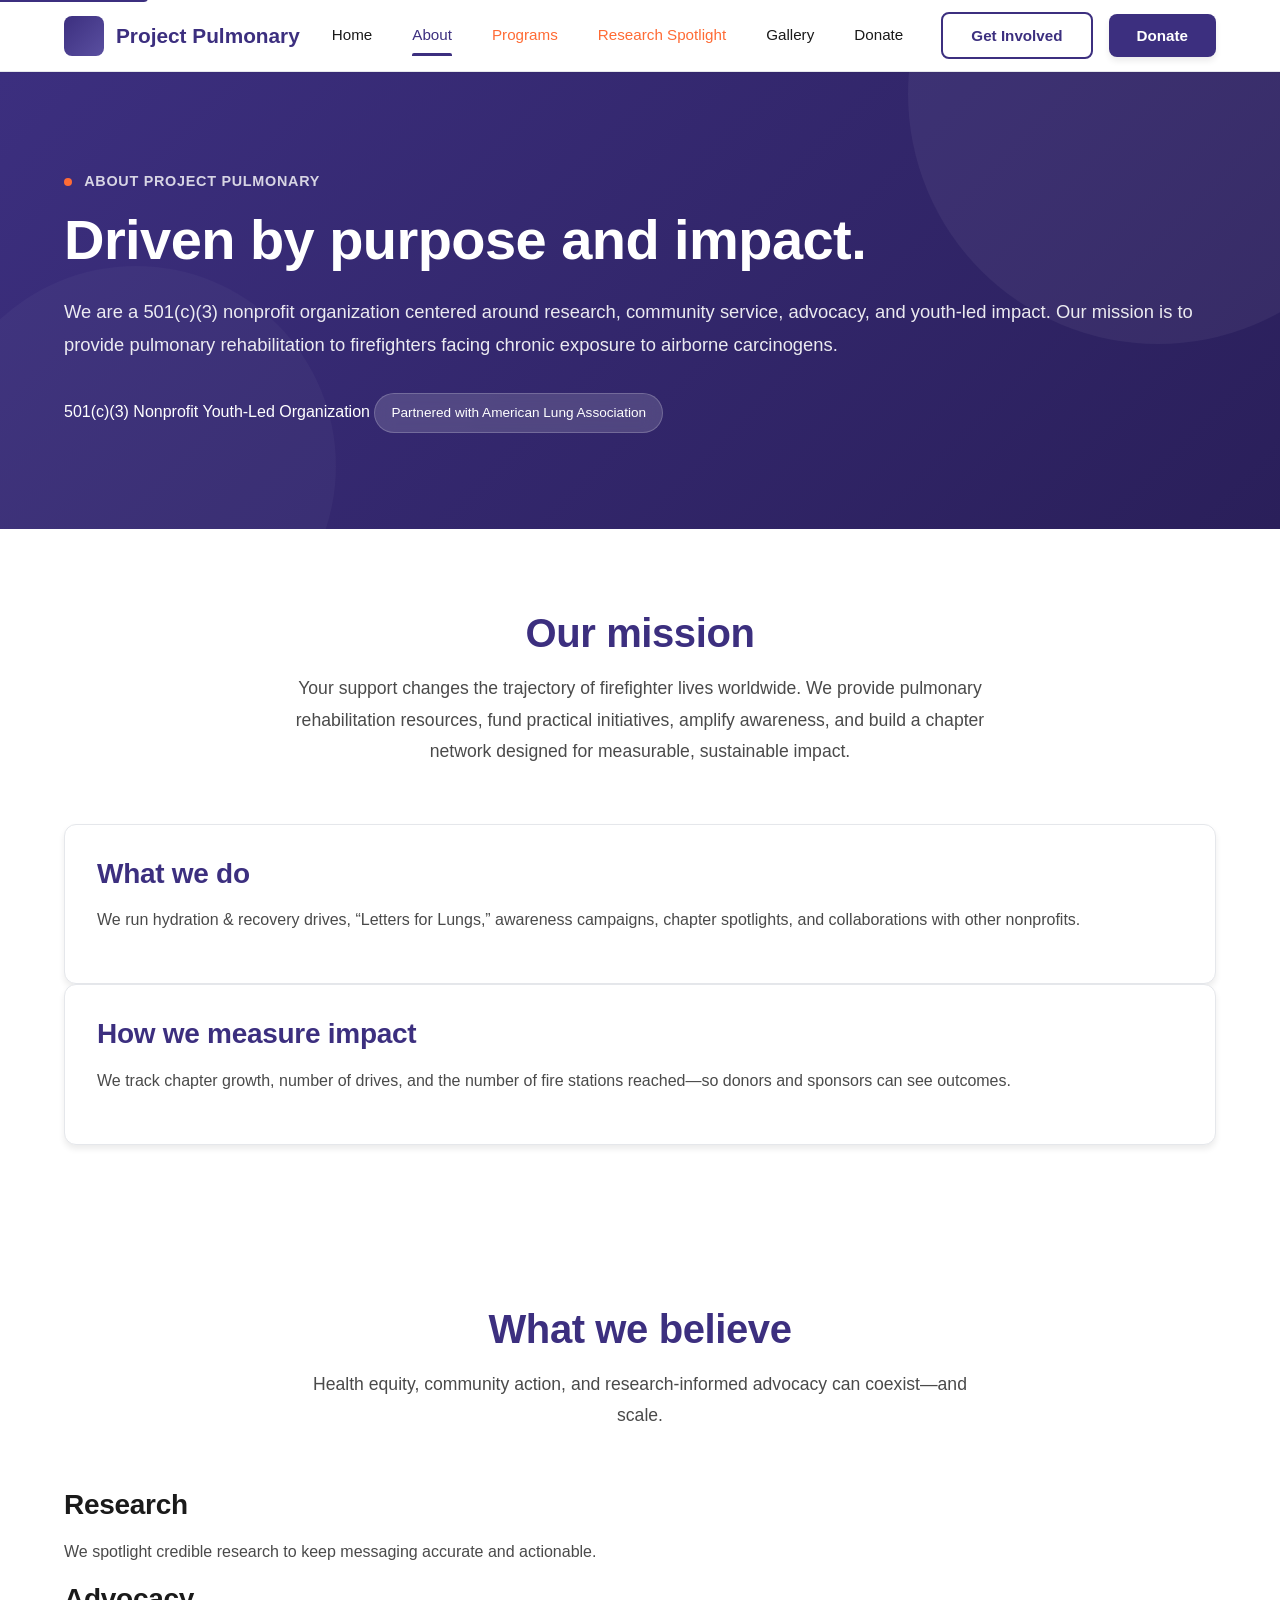
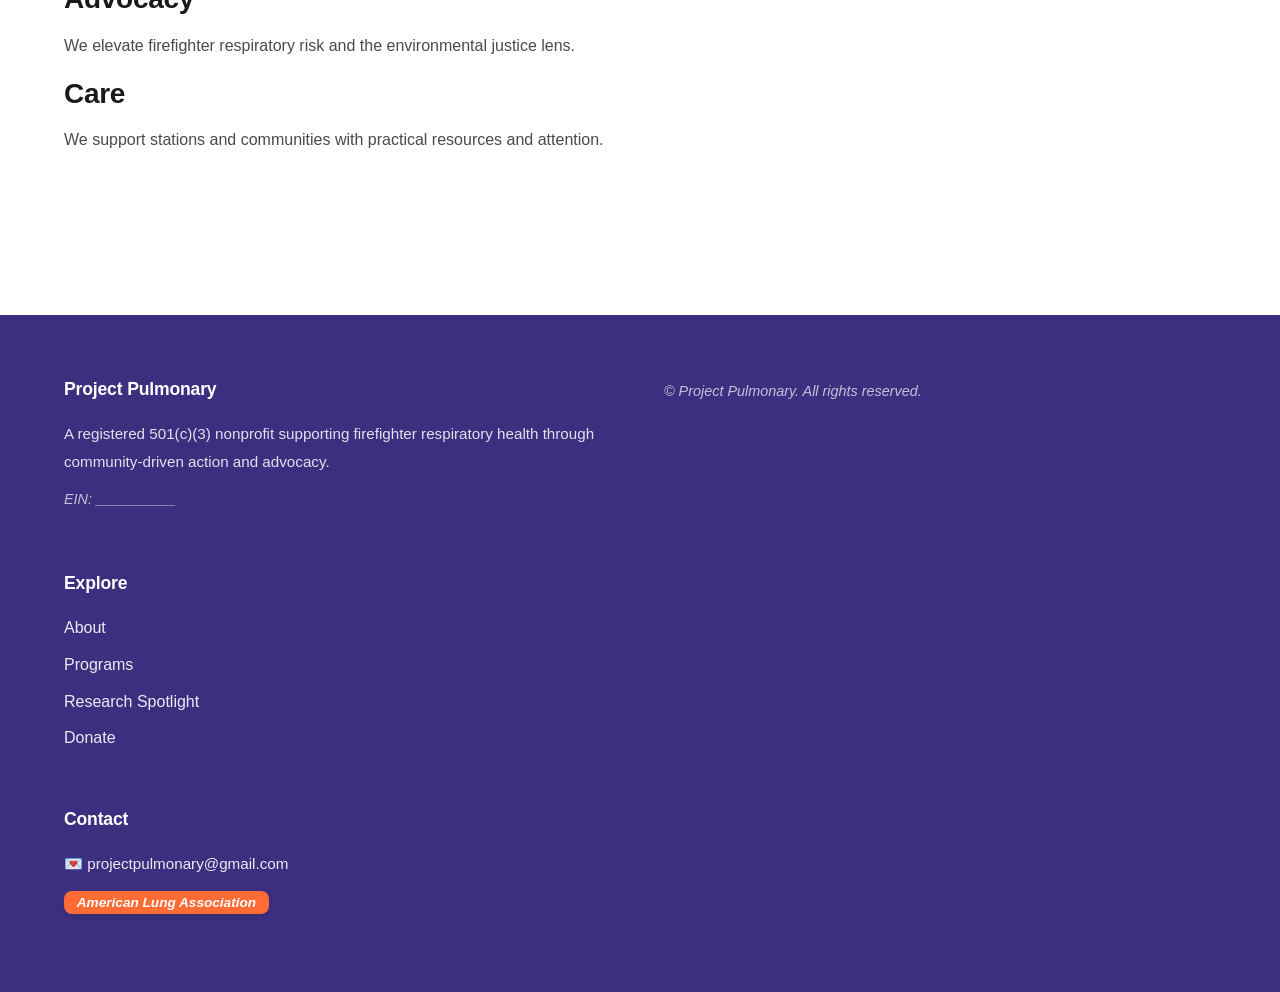
==== commit 49b105fd: "Adjust text contrast and convert ALA partner notes to buttons" ====
--- a/about.html
+++ b/about.html
@@ -153,7 +153,7 @@
       <div>
         <h3>Contact</h3>
         <p>💌 <a href="mailto:projectpulmonary@gmail.com">projectpulmonary@gmail.com</a></p>
-        <p class="note">Partnered with the American Lung Association</p>
+        <p class="note"><a class="btn primary" href="https://www.instagram.com/lungassociation/" target="_blank" style="padding:0.3rem 0.8rem; font-size:0.85rem;">American Lung Association</a></p>
       </div>
     </div>
     <p class="note">© <span id="y"></span> Project Pulmonary. All rights reserved.</p>
--- a/assets/css/styles.css
+++ b/assets/css/styles.css
@@ -7,7 +7,7 @@
   --secondary-light: #FFB703;
   --accent: #10b981;
   --text-dark: #1a1a1a;
-  --text-light: #666666;
+  --text-light: #4a4a4a; /* darker for improved contrast */
   --text-lighter: #999999;
   --border-light: #e5e7eb;
   --bg-light: #f9fafb;
